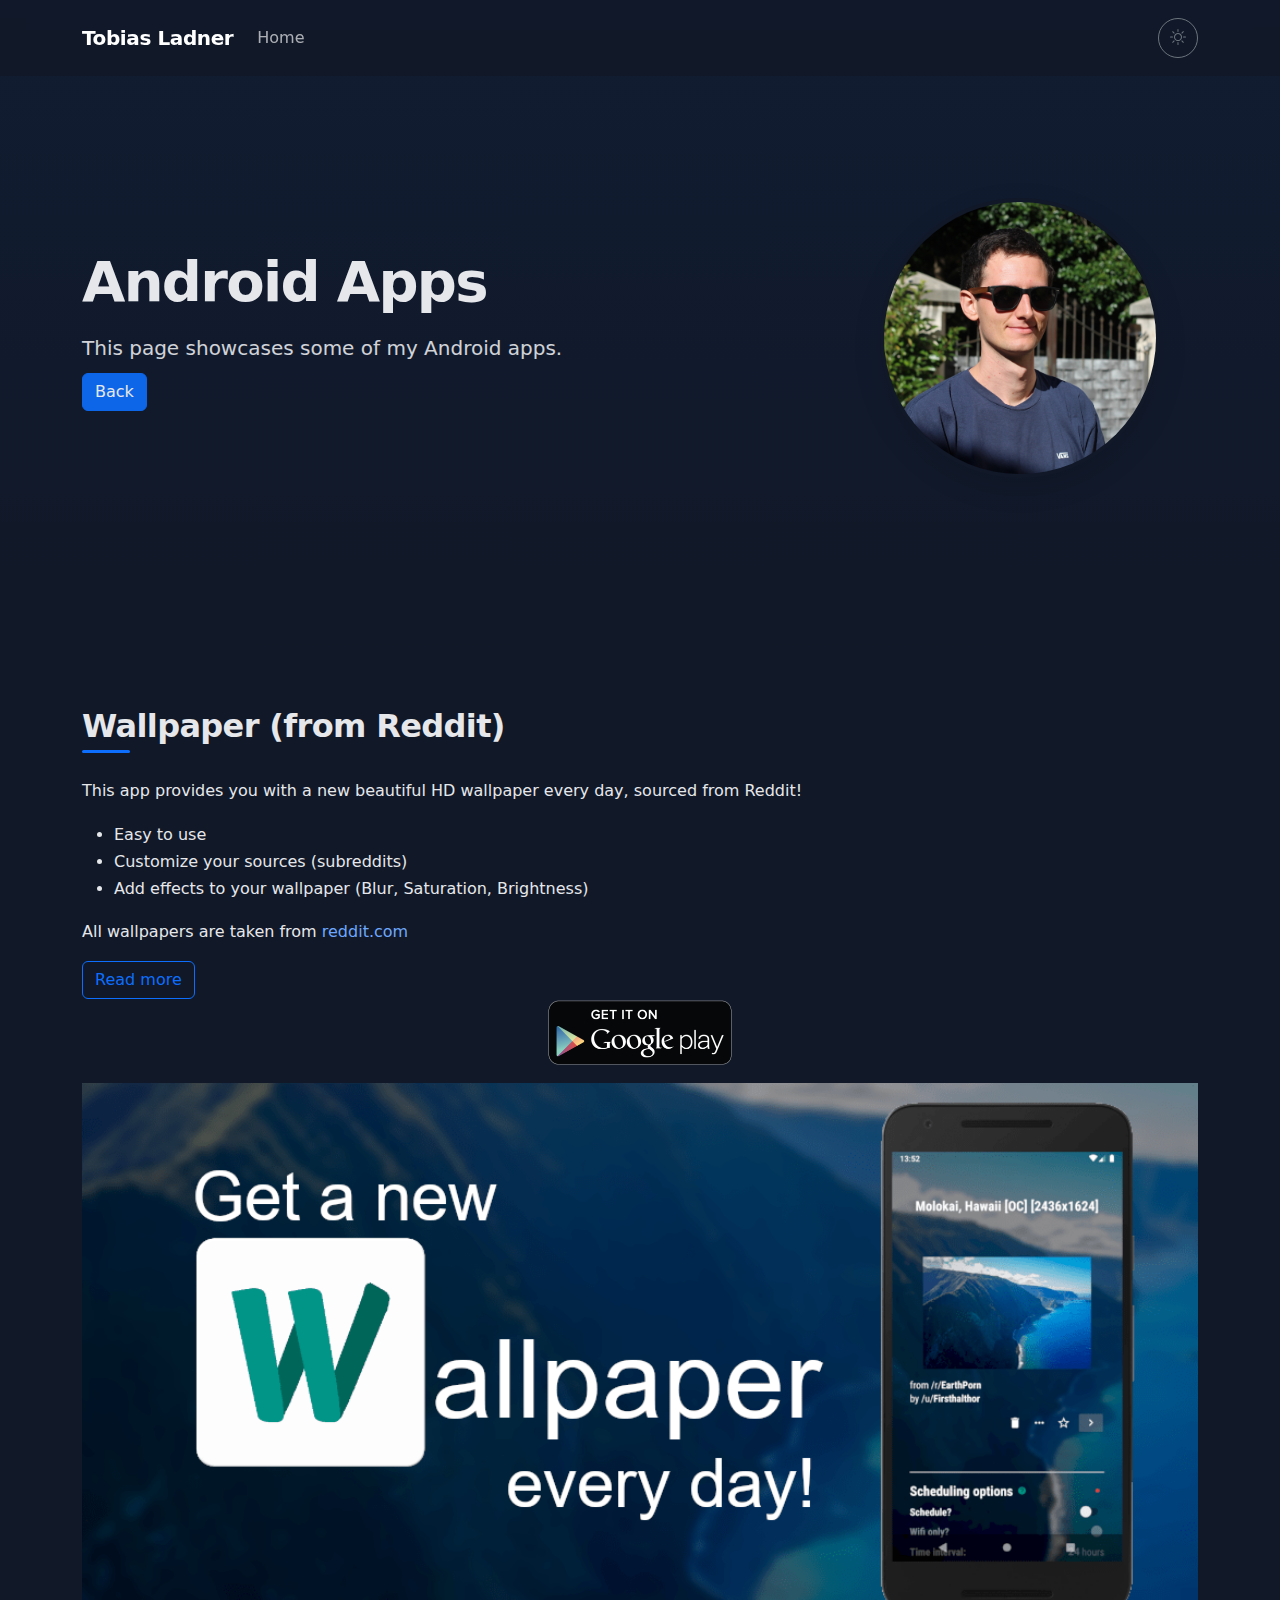
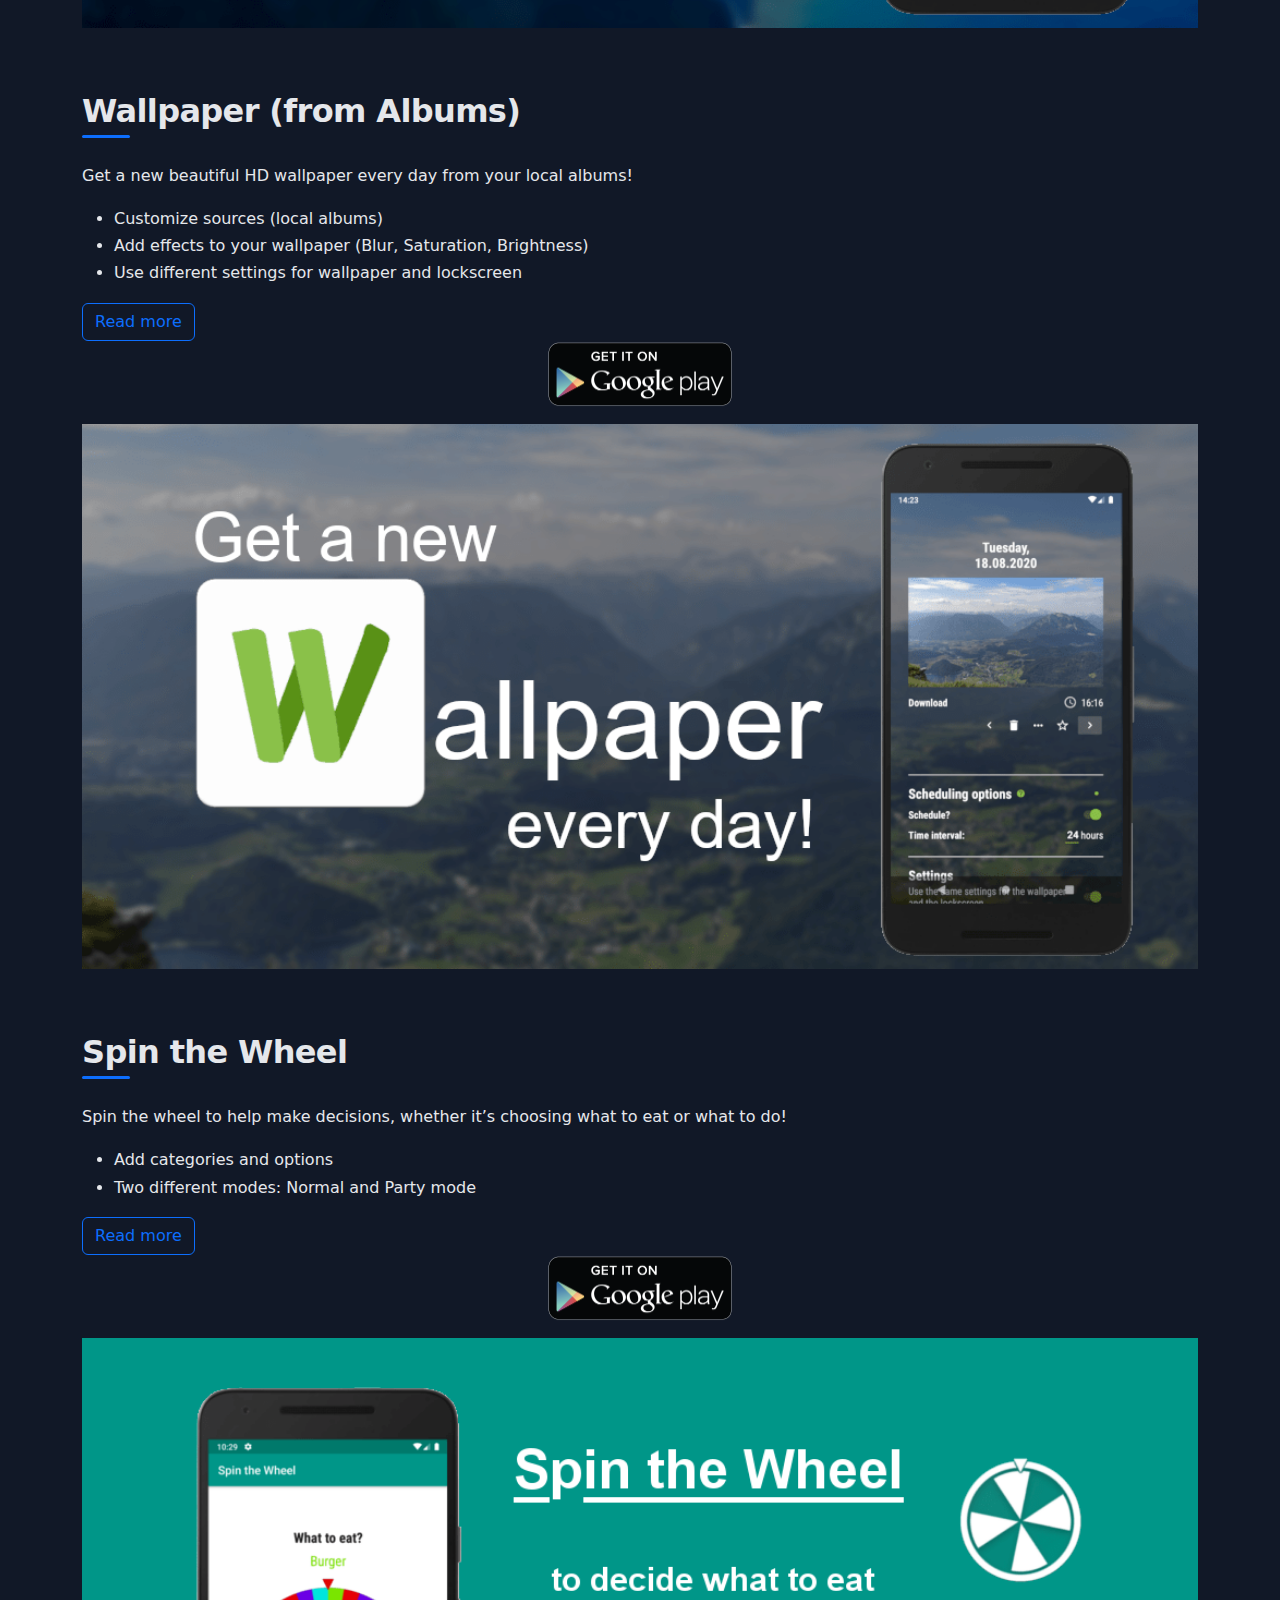
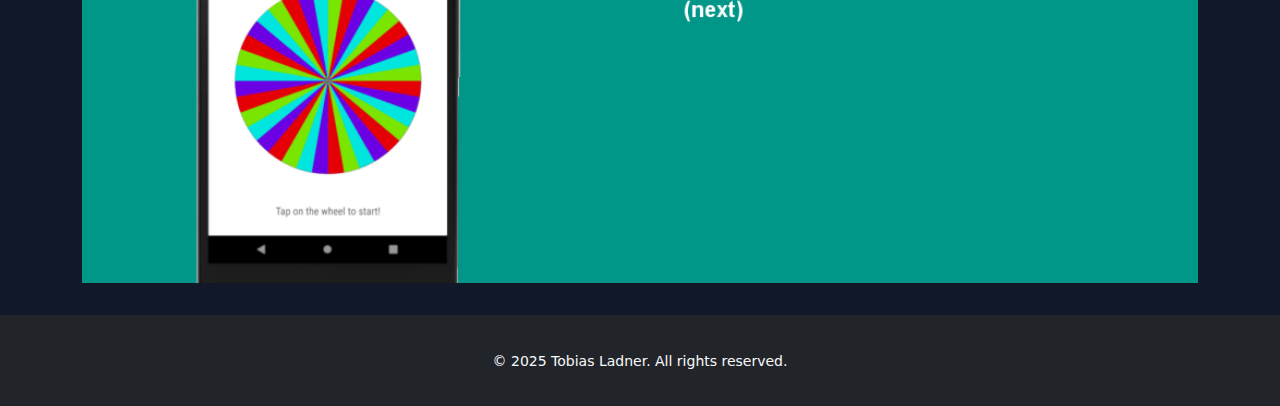
==== p/apps/index.html @ 95e97424 "init" ====
<!DOCTYPE html>
<html lang="en">
<head>
    <meta charset="UTF-8"/>
    <meta name="viewport" content="width=device-width, initial-scale=1"/>
    <title>Tobias Ladner / Apps</title>
    <link href="https://cdn.jsdelivr.net/npm/bootstrap@5.3.0/dist/css/bootstrap.min.css" rel="stylesheet">
    <link rel="stylesheet" href="https://cdn.jsdelivr.net/npm/bootstrap-icons@1.10.5/font/bootstrap-icons.css">
    <link rel="stylesheet" href="/css/general.css">
</head>
<body data-bs-theme="dark">
<!-- Navigation -->
<nav class="navbar navbar-expand-md fixed-top">
    <div class="container">
        <a class="navbar-brand" href="/">Tobias Ladner</a>
        <button class="navbar-toggler" type="button" data-bs-toggle="collapse" data-bs-target="#navbarContent">
            <span class="navbar-toggler-icon"></span>
        </button>
        <div class="collapse navbar-collapse" id="navbarContent">
            <ul class="navbar-nav me-auto mb-2 mb-md-0">
                <li class="nav-item">
                    <a class="nav-link" href="#">Home</a>
                </li>
            </ul>
            <button id="dark-mode-toggle" class="btn btn-outline-secondary">
                <i class="bi bi-moon"></i>
            </button>
        </div>
    </div>
</nav>

<!-- Hero Section -->
<section class="hero-section">
    <div class="container">
        <div class="row align-items-center">
            <div class="col-lg-4 text-center mt-5 mt-lg-0 order-1 order-lg-2">
                <img src="/images/avatar.jpg" alt="Tobias Ladner" class="img-fluid rounded-circle profile-image" style="max-width: 280px;">
            </div>
            <div class="col-lg-8 order-2 order-lg-1">
                <h1>Android Apps</h1>
                <p class="mb-2">This page showcases some of my Android apps.</p>
                <p><a href="../.." class="btn btn-primary">Back</a></p>
            </div>
        </div>
    </div>
</section>

<!-- Apps Section -->

<!-- App 1: Wallpaper from Reddit -->
<section>
    <div class="container">
        <h2>Wallpaper (from Reddit)</h2>
        <p>This app provides you with a new beautiful HD wallpaper every day, sourced from Reddit!</p>
        <ul>
            <li>Easy to use</li>
            <li>Customize your sources (subreddits)</li>
            <li>Add effects to your wallpaper (Blur, Saturation, Brightness)</li>
        </ul>
        <p>All wallpapers are taken from <a href="https://www.reddit.com/" target="_blank">reddit.com</a></p>
        <a href="./redditwallpaper/" class="btn btn-outline-primary">Read more</a>
        <p class="text-center">
            <a href="https://play.google.com/store/apps/details?id=at.ladt.redditwallpapers" target="_blank">
                <img src="./get-it-on-google-play-vector.png" alt="Get it on Google Play" class="img-fluid" style="max-width: 200px;">
            </a>
        </p>
        <img src="./redditwallpaper/banner-wallpaper.png" class="img-fluid"/>
    </div>
</section>

<!-- App 2: Wallpaper from Albums -->
<section>
    <div class="container">
        <h2>Wallpaper (from Albums)</h2>
        <p>Get a new beautiful HD wallpaper every day from your local albums!</p>
        <ul>
            <li>Customize sources (local albums)</li>
            <li>Add effects to your wallpaper (Blur, Saturation, Brightness)</li>
            <li>Use different settings for wallpaper and lockscreen</li>
        </ul>
        <a href="./folderwallpaper/" class="btn btn-outline-primary">Read more</a>
        <p class="text-center">
            <a href="https://play.google.com/store/apps/details?id=at.ladt.folderwallpapers" target="_blank">
                <img src="./get-it-on-google-play-vector.png" alt="Get it on Google Play" class="img-fluid" style="max-width: 200px;">
            </a>
        </p>
        <img src="./folderwallpaper/banner-wallpaper.png" class="img-fluid"/>
    </div>
</section>

<!-- App 3: Spin the Wheel -->
<section>
    <div class="container">
        <h2>Spin the Wheel</h2>
        <p>Spin the wheel to help make decisions, whether it’s choosing what to eat or what to do!</p>
        <ul>
            <li>Add categories and options</li>
            <li>Two different modes: Normal and Party mode</li>
        </ul>
        <a href="./spinthewheel/" class="btn btn-outline-primary">Read more</a>
        <p class="text-center">
            <a href="https://play.google.com/store/apps/details?id=at.ladt.spinthewheel" target="_blank">
                <img src="./get-it-on-google-play-vector.png" alt="Get it on Google Play" class="img-fluid" style="max-width: 200px;">
            </a>
        </p>
        <img src="./spinthewheel/functiongraphic.png" class="img-fluid"/>
    </div>
</section>

<div class="md-4"></div>

<!-- Footer -->
<footer class="text-center">
    <small>© 2025 Tobias Ladner. All rights reserved.</small>
</footer>

<!-- Bootstrap JS Bundle with Popper -->
<script src="https://cdn.jsdelivr.net/npm/bootstrap@5.3.0/dist/js/bootstrap.bundle.min.js"></script>

<script src="/js/general.js"></script>

</body>
</html>
---- css/general.css ----
:root {
    --transition-speed: 0.3s;
}

body {
    transition: background-color var(--transition-speed), color var(--transition-speed);
    font-family: 'Inter', -apple-system, system-ui, sans-serif;
    line-height: 1.7;
}

html {
    scroll-padding-top: 70px;
}

/* Improved navbar styling */
.navbar {
    padding: 1rem 0;
    backdrop-filter: blur(10px);
    -webkit-backdrop-filter: blur(10px);
}

.navbar-brand {
    font-weight: 600;
    letter-spacing: -0.02em;
}

/* Hero section improvements */
.hero-section {
    min-height: 75vh;
    display: flex;
    align-items: center;
    padding: 6rem 0;
    background: linear-gradient(rgba(var(--bs-primary-rgb), 0.05), transparent);
}

.hero-section h1 {
    font-size: 3.5rem;
    font-weight: 700;
    letter-spacing: -0.03em;
    margin-bottom: 1rem;
}

.hero-section p {
    font-size: 1.25rem;
    opacity: 0.9;
}

.social-links a {
    display: inline-flex; /* Ensures icons and text align */
    align-items: center; /* Vertically centers text */
    justify-content: center; /* Centers text horizontally */
    font-size: 1.5rem;
    margin-right: 1.5rem;
    transition: color var(--transition-speed);
    color: var(--bs-body-color);
    text-align: center;
    overflow: hidden;
}

.social-links a:hover {
    color: var(--bs-primary);
}


.social-links a.custom-icon {
    font-size: small;
    font-weight: bolder;
    background-color: var(--bs-body-color);
    transition: background-color var(--transition-speed);
    color: var(--bs-body-bg);
    padding: 1px 5px 1px 5px ;
    border-radius: 1px;
    vertical-align: .3em;
}

.social-links a.custom-icon:hover {
    background-color: var(--bs-primary); /* Similar hover effect to Bootstrap icons */
}



/* Profile image enhancement */
.profile-image {
    border: 4px solid var(--bs-body-bg);
    box-shadow: 0 10px 30px rgba(0, 0, 0, 0.1);
    transition: transform var(--transition-speed);
}

/* Section styling */
section {
    padding-top: 2rem;
    padding-bottom: 2rem;
}

section h2 {
    font-weight: 700;
    letter-spacing: -0.02em;
    margin-bottom: 2rem;
    position: relative;
}

section h2::after {
    content: '';
    position: absolute;
    left: 0;
    bottom: -0.5rem;
    width: 3rem;
    height: 3px;
    background-color: var(--bs-primary);
    border-radius: 3px;
}

/* Publication cards */
.card {
    border: none;
    transition: transform var(--transition-speed), box-shadow var(--transition-speed);
    border-radius: 1rem;
}

.card:hover {
    transform: translateY(-3px);
    box-shadow: 0 10px 30px rgba(0, 0, 0, 0.1) !important;
}

.card-title {
    font-weight: 600;
    line-height: 1.4;
}

.btn-sm {
    border-radius: 2rem;
    padding: 0.4rem 1rem;
}

/* Footer enhancement */
footer {
    padding: 2rem 0;
    background: var(--bs-dark);
    color: var(--bs-light);
}

/* Dark mode specific styles */
[data-bs-theme="dark"] {
    --bs-body-bg: #111827;
    --bs-body-color: #e5e7eb;
}

[data-bs-theme="dark"] .card {
    background-color: #1f2937;
}

[data-bs-theme="dark"] .navbar {
    background-color: rgba(17, 24, 39, 0.8);
}

/* Animation for theme toggle */
#dark-mode-toggle {
    border-radius: 50%;
    width: 2.5rem;
    height: 2.5rem;
    padding: 0;
    display: flex;
    align-items: center;
    justify-content: center;
    transition: transform var(--transition-speed);
}

#dark-mode-toggle:hover {
    transform: rotate(45deg);
}

a {
    text-decoration: none;
}

img {
    width: 100%;
}
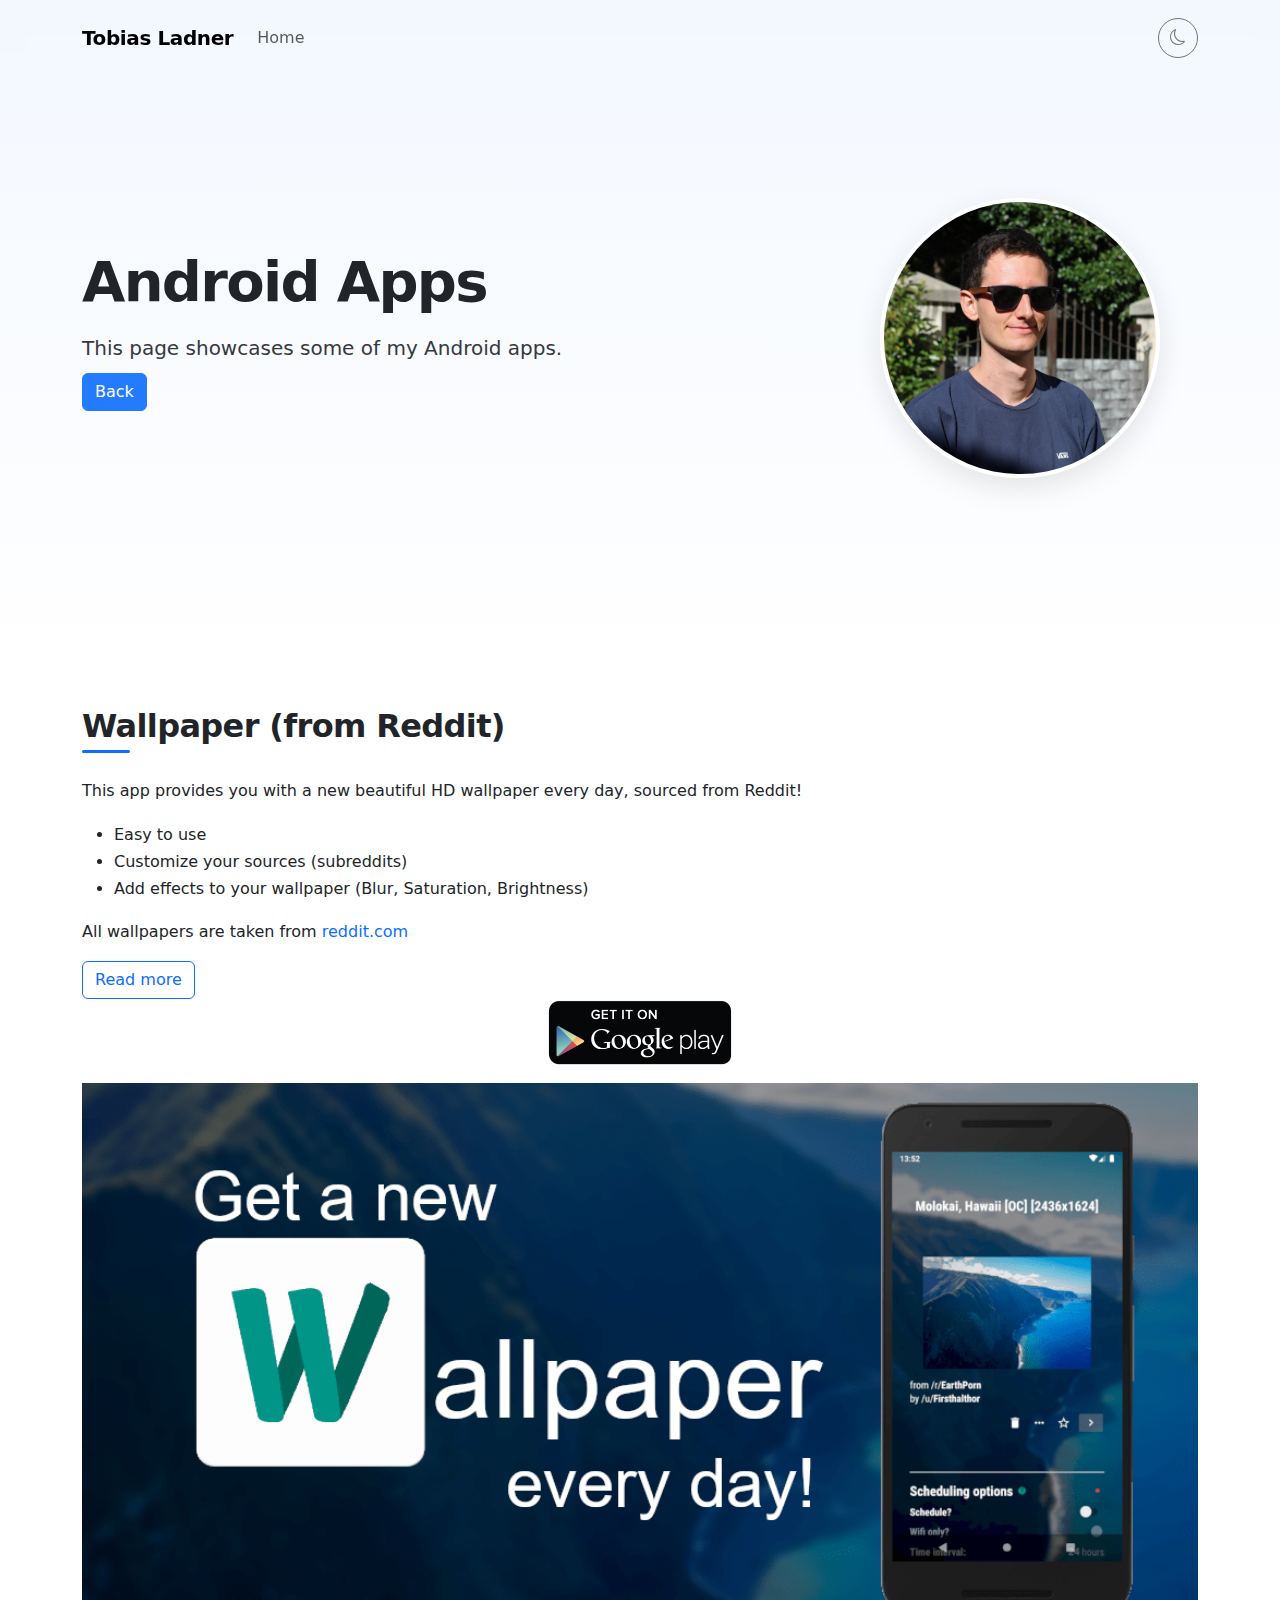
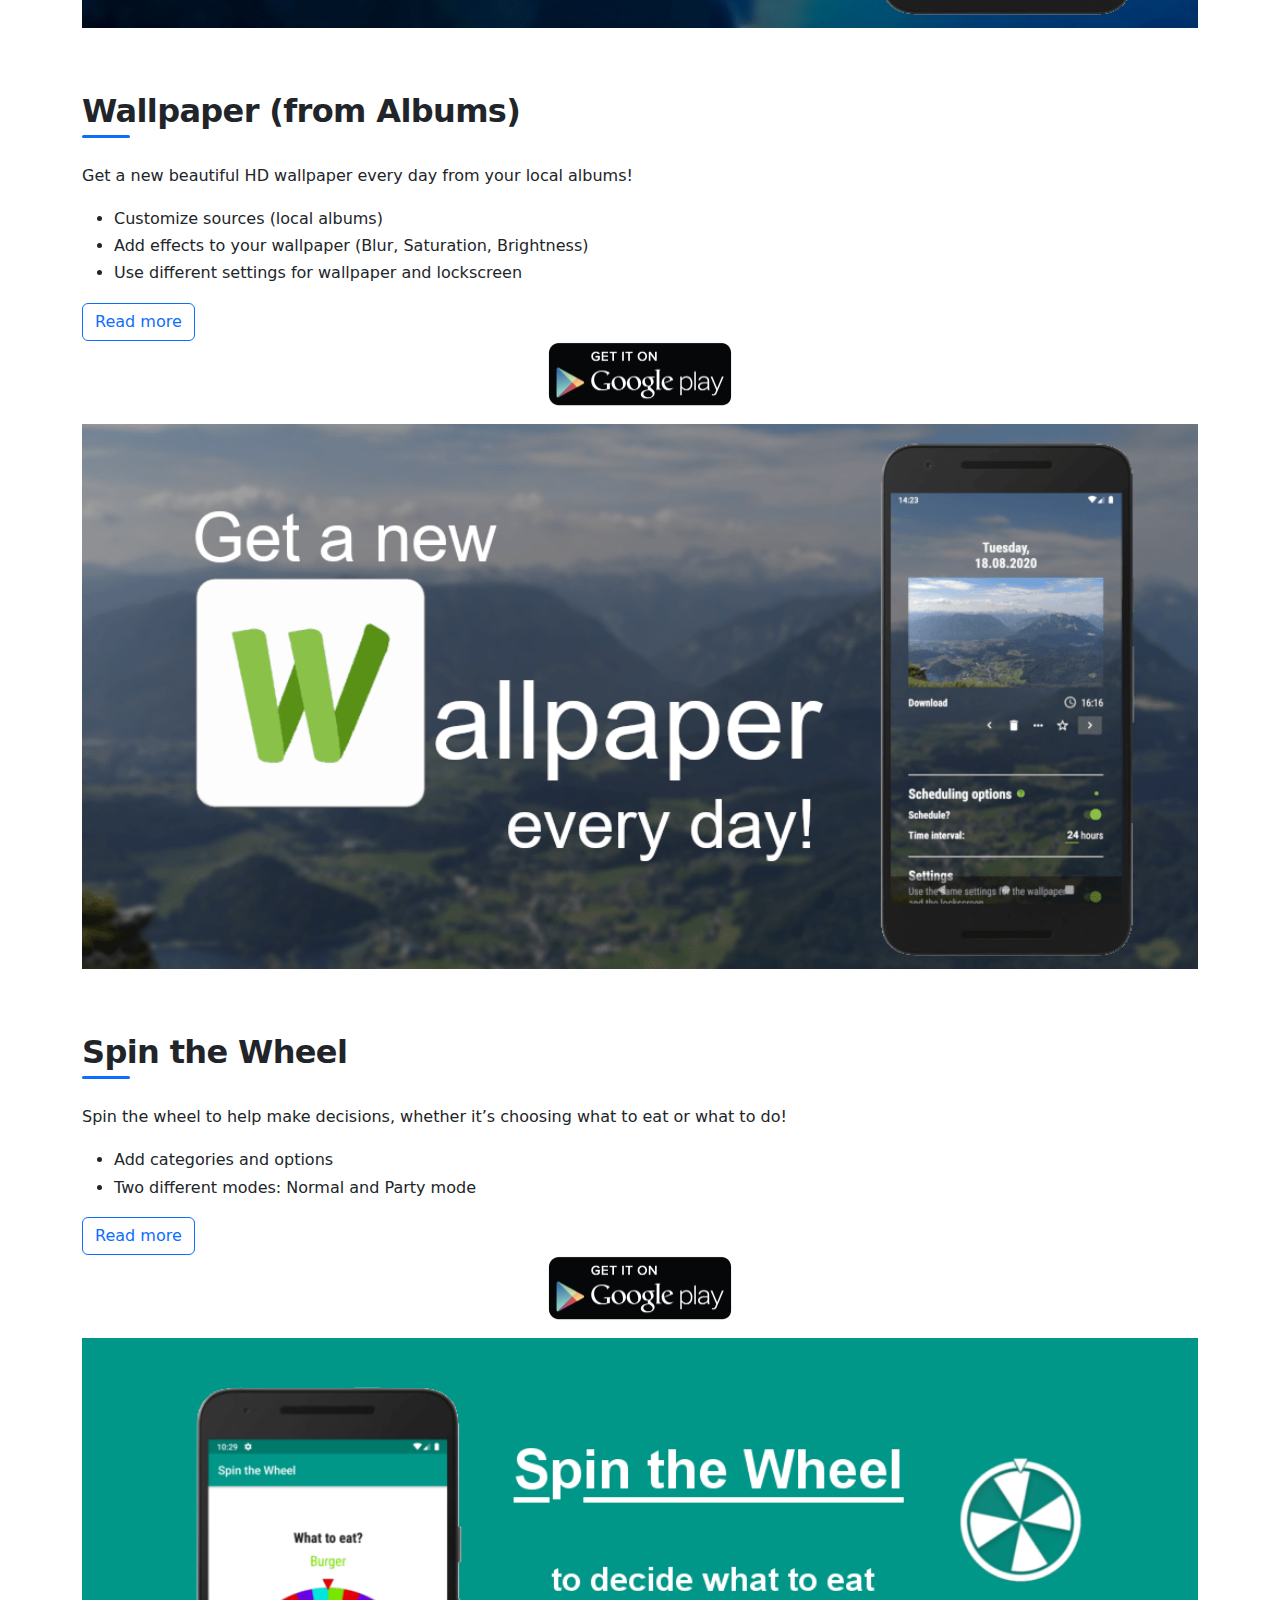
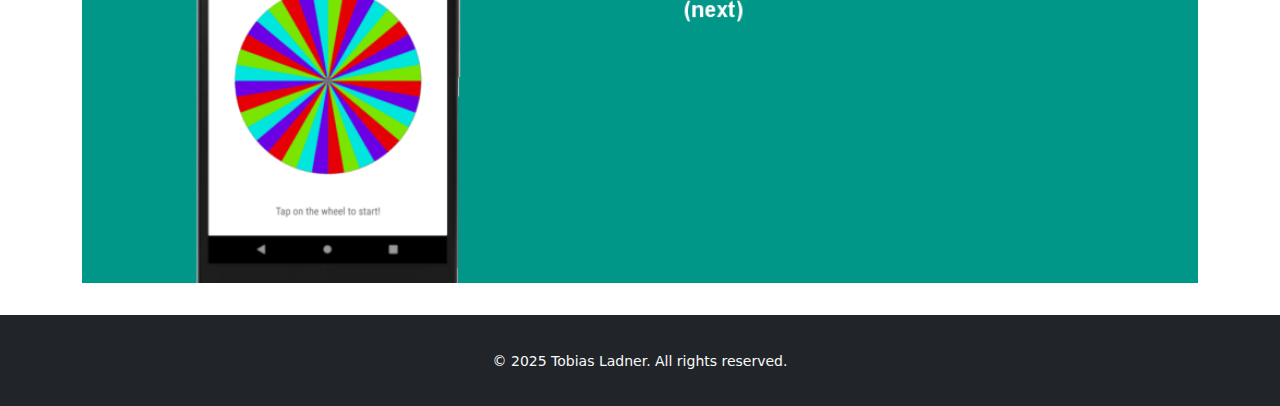
==== commit 843f31b4: "smaller adaptation all over the page" ====
--- a/p/apps/index.html
+++ b/p/apps/index.html
@@ -7,6 +7,7 @@
     <link href="https://cdn.jsdelivr.net/npm/bootstrap@5.3.0/dist/css/bootstrap.min.css" rel="stylesheet">
     <link rel="stylesheet" href="https://cdn.jsdelivr.net/npm/bootstrap-icons@1.10.5/font/bootstrap-icons.css">
     <link rel="stylesheet" href="/css/general.css">
+    <link rel="icon" type="image/png" href="/images/avatar.jpg">
 </head>
 <body data-bs-theme="dark">
 <!-- Navigation -->
--- a/css/general.css
+++ b/css/general.css
@@ -176,3 +176,13 @@
 img {
     width: 100%;
 }
+
+.news {
+    font-style: italic;
+}
+.news .text-muted {
+    font-style: normal;
+}
+.news .text-emph {
+    font-style: normal;
+}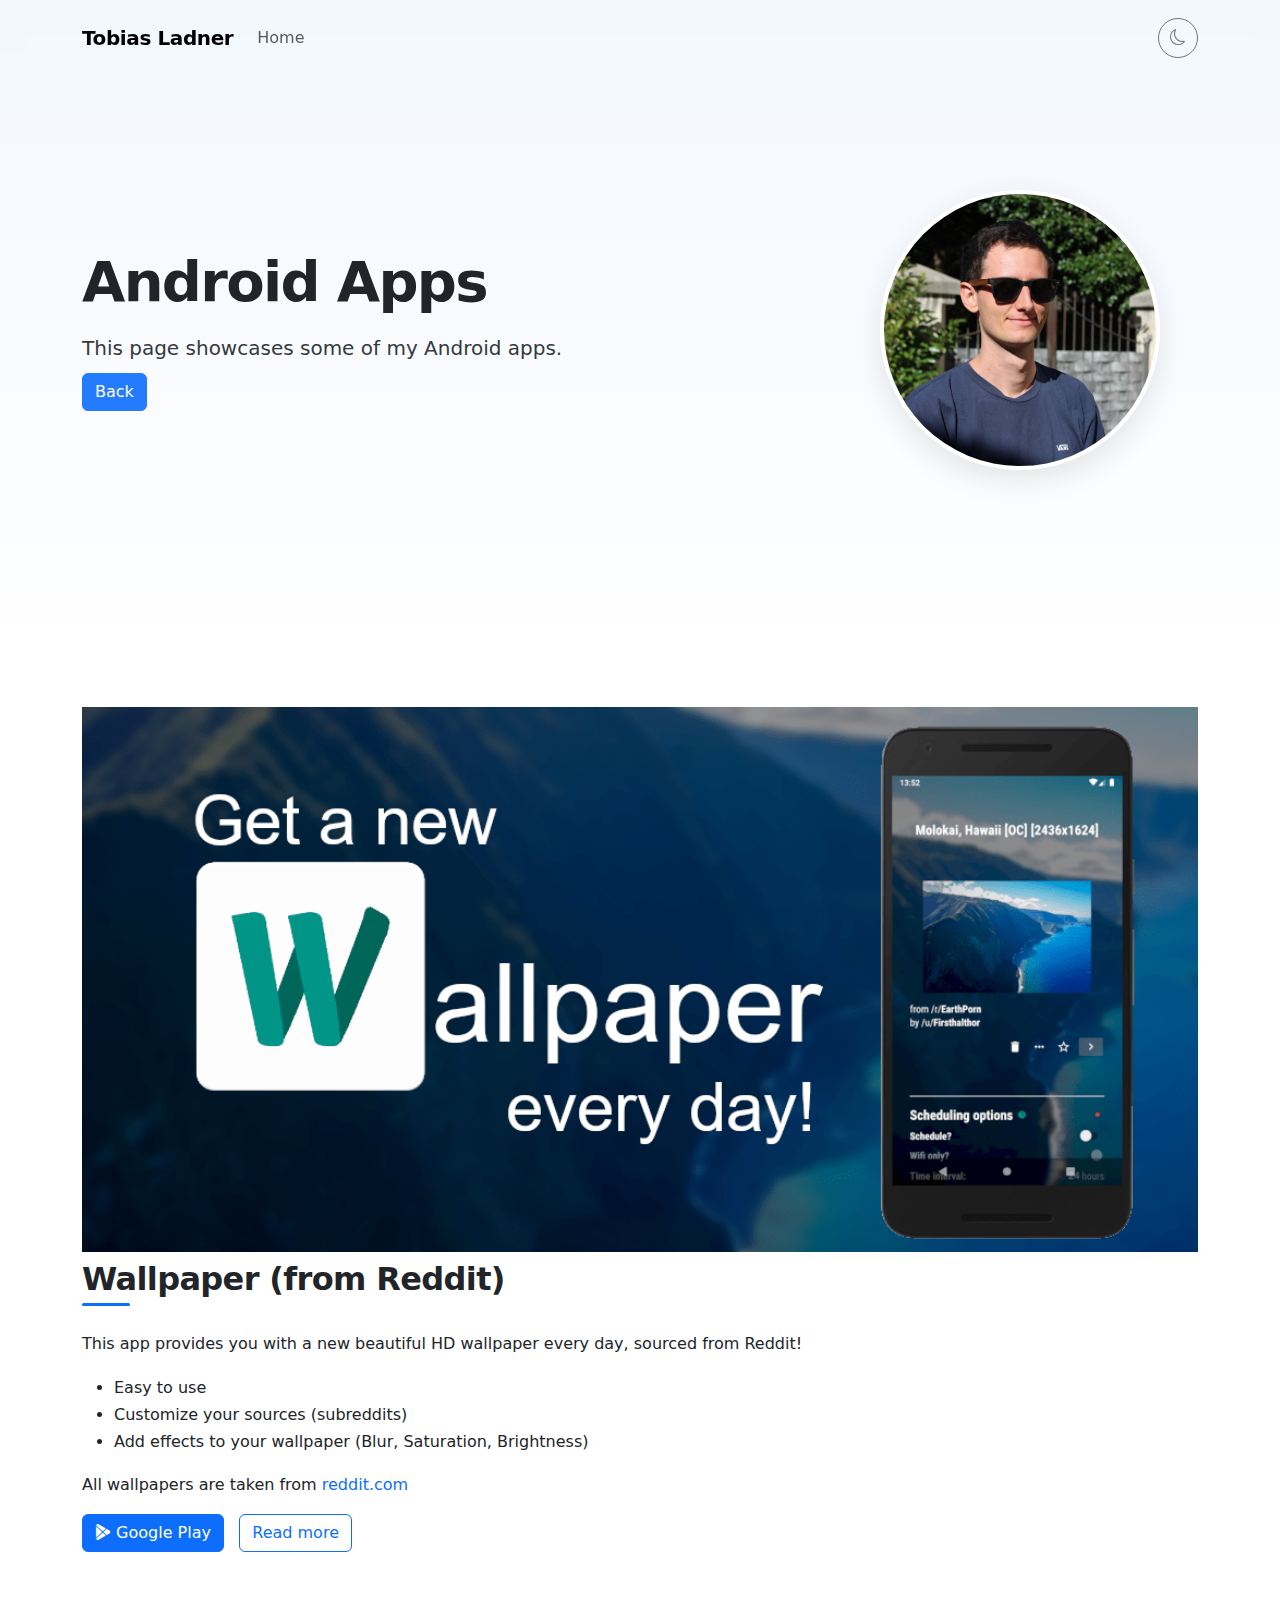
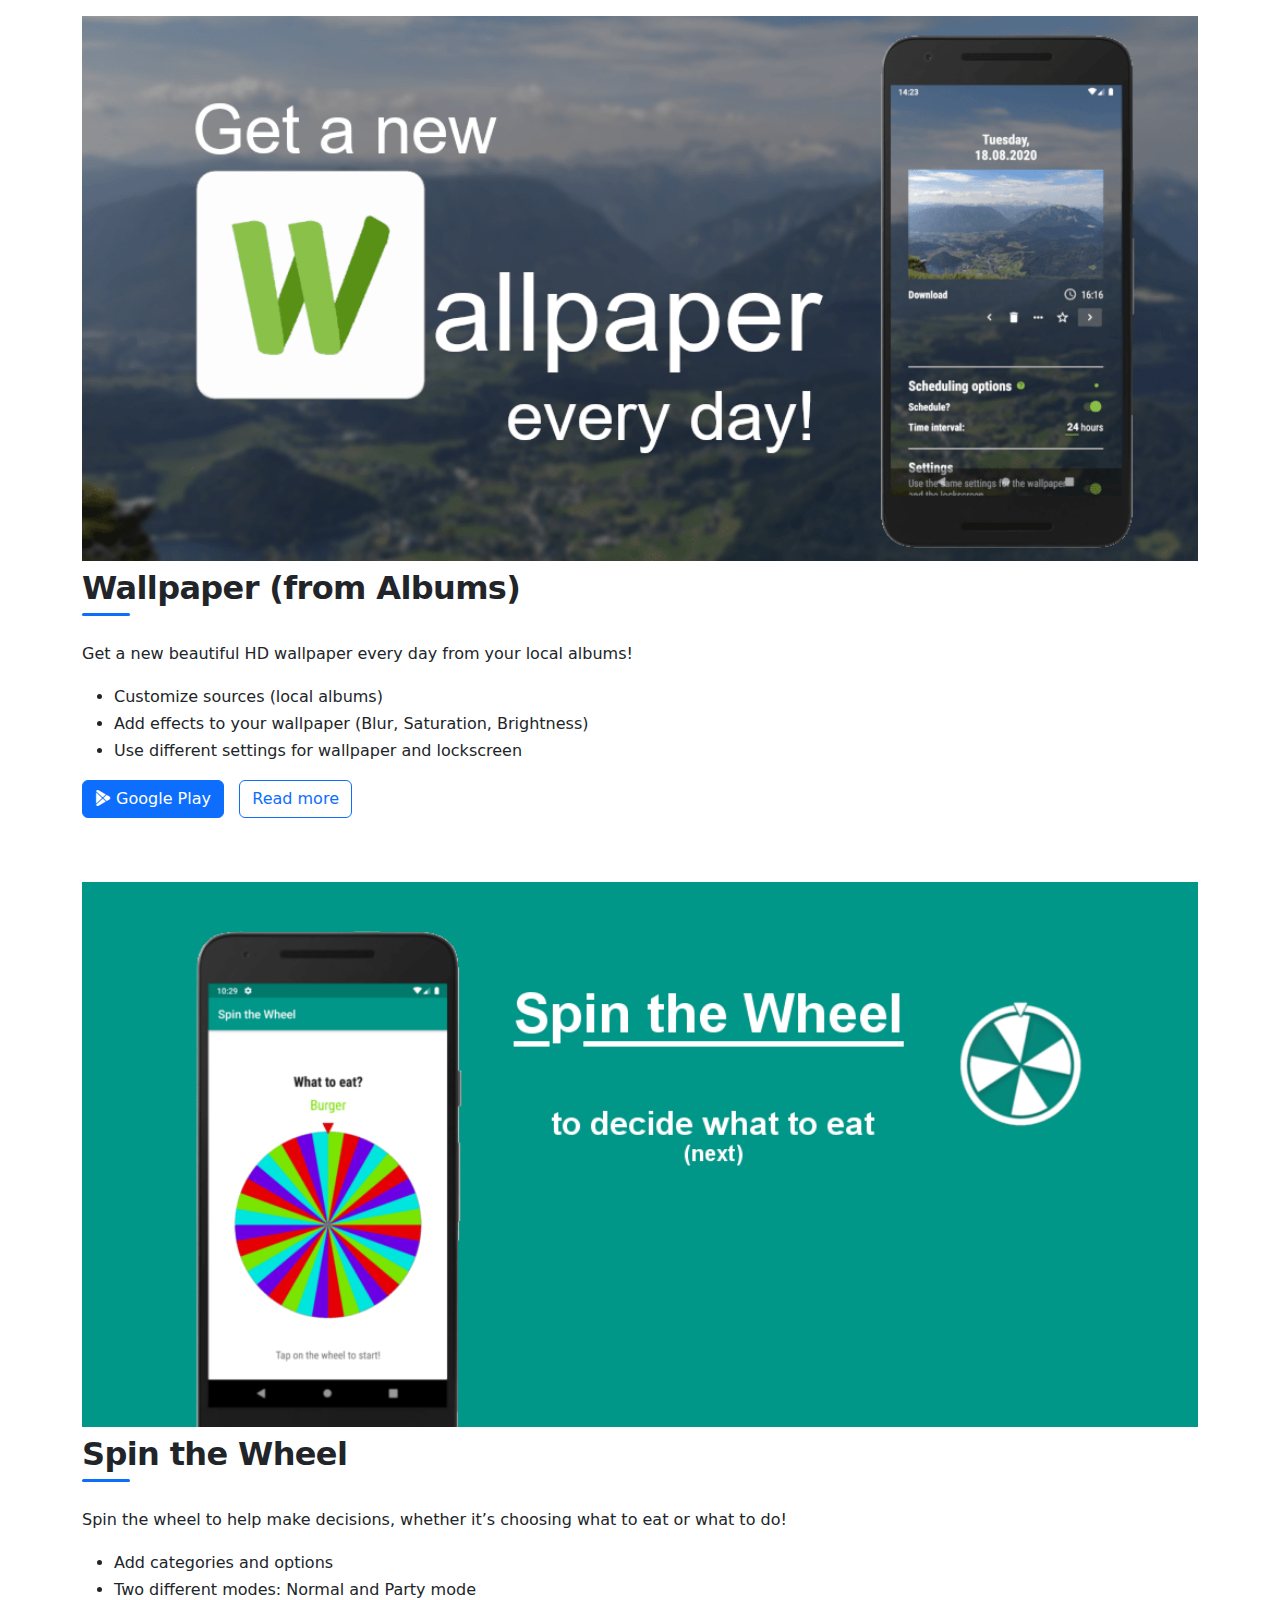
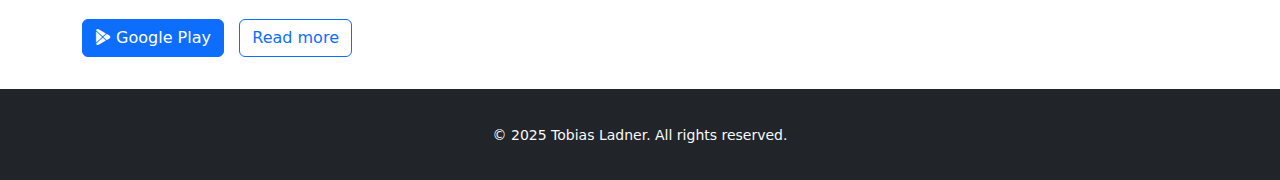
==== commit 5ea412d1: "smaller adaptations on all pages" ====
--- a/p/apps/index.html
+++ b/p/apps/index.html
@@ -34,7 +34,7 @@
 <section class="hero-section">
     <div class="container">
         <div class="row align-items-center">
-            <div class="col-lg-4 text-center mt-5 mt-lg-0 order-1 order-lg-2">
+            <div class="col-lg-4 text-center mt-3 mb-3 mt-lg-0 order-1 order-lg-2">
                 <img src="/images/avatar.jpg" alt="Tobias Ladner" class="img-fluid rounded-circle profile-image" style="max-width: 280px;">
             </div>
             <div class="col-lg-8 order-2 order-lg-1">
@@ -51,6 +51,7 @@
 <!-- App 1: Wallpaper from Reddit -->
 <section>
     <div class="container">
+        <img src="./redditwallpaper/banner-wallpaper.png" class="mb-2"/>
         <h2>Wallpaper (from Reddit)</h2>
         <p>This app provides you with a new beautiful HD wallpaper every day, sourced from Reddit!</p>
         <ul>
@@ -59,19 +60,15 @@
             <li>Add effects to your wallpaper (Blur, Saturation, Brightness)</li>
         </ul>
         <p>All wallpapers are taken from <a href="https://www.reddit.com/" target="_blank">reddit.com</a></p>
+        <a href="https://play.google.com/store/apps/details?id=at.ladt.redditwallpapers" target="_blank" class="btn btn-primary"><i class="bi bi-google-play"></i> Google Play</a> &nbsp;
         <a href="./redditwallpaper/" class="btn btn-outline-primary">Read more</a>
-        <p class="text-center">
-            <a href="https://play.google.com/store/apps/details?id=at.ladt.redditwallpapers" target="_blank">
-                <img src="./get-it-on-google-play-vector.png" alt="Get it on Google Play" class="img-fluid" style="max-width: 200px;">
-            </a>
-        </p>
-        <img src="./redditwallpaper/banner-wallpaper.png" class="img-fluid"/>
     </div>
 </section>
 
 <!-- App 2: Wallpaper from Albums -->
 <section>
     <div class="container">
+        <img src="./folderwallpaper/banner-wallpaper.png" class="mb-2"/>
         <h2>Wallpaper (from Albums)</h2>
         <p>Get a new beautiful HD wallpaper every day from your local albums!</p>
         <ul>
@@ -79,32 +76,23 @@
             <li>Add effects to your wallpaper (Blur, Saturation, Brightness)</li>
             <li>Use different settings for wallpaper and lockscreen</li>
         </ul>
+        <a href="https://play.google.com/store/apps/details?id=at.ladt.folderwallpapers" target="_blank" class="btn btn-primary"><i class="bi bi-google-play"></i> Google Play</a> &nbsp;
         <a href="./folderwallpaper/" class="btn btn-outline-primary">Read more</a>
-        <p class="text-center">
-            <a href="https://play.google.com/store/apps/details?id=at.ladt.folderwallpapers" target="_blank">
-                <img src="./get-it-on-google-play-vector.png" alt="Get it on Google Play" class="img-fluid" style="max-width: 200px;">
-            </a>
-        </p>
-        <img src="./folderwallpaper/banner-wallpaper.png" class="img-fluid"/>
     </div>
 </section>
 
 <!-- App 3: Spin the Wheel -->
 <section>
     <div class="container">
+        <img src="./spinthewheel/functiongraphic.png" class="mb-2"/>
         <h2>Spin the Wheel</h2>
         <p>Spin the wheel to help make decisions, whether it’s choosing what to eat or what to do!</p>
         <ul>
             <li>Add categories and options</li>
             <li>Two different modes: Normal and Party mode</li>
         </ul>
+        <a href="https://play.google.com/store/apps/details?id=at.ladt.spinthewheel" target="_blank" class="btn btn-primary"><i class="bi bi-google-play"></i> Google Play</a> &nbsp;
         <a href="./spinthewheel/" class="btn btn-outline-primary">Read more</a>
-        <p class="text-center">
-            <a href="https://play.google.com/store/apps/details?id=at.ladt.spinthewheel" target="_blank">
-                <img src="./get-it-on-google-play-vector.png" alt="Get it on Google Play" class="img-fluid" style="max-width: 200px;">
-            </a>
-        </p>
-        <img src="./spinthewheel/functiongraphic.png" class="img-fluid"/>
     </div>
 </section>
 
--- a/css/general.css
+++ b/css/general.css
@@ -110,6 +110,24 @@
     border-radius: 3px;
 }
 
+section .year-header {
+    font-weight: 700;
+    letter-spacing: -0.02em;
+    margin-bottom: 2rem;
+    position: relative;
+}
+
+section .year-header::after {
+    content: '';
+    position: absolute;
+    left: 0;
+    bottom: -0.5rem;
+    width: 1rem;
+    height: 3px;
+    background-color: var(--bs-primary);
+    border-radius: 3px;
+}
+
 /* Publication cards */
 .card {
     border: none;
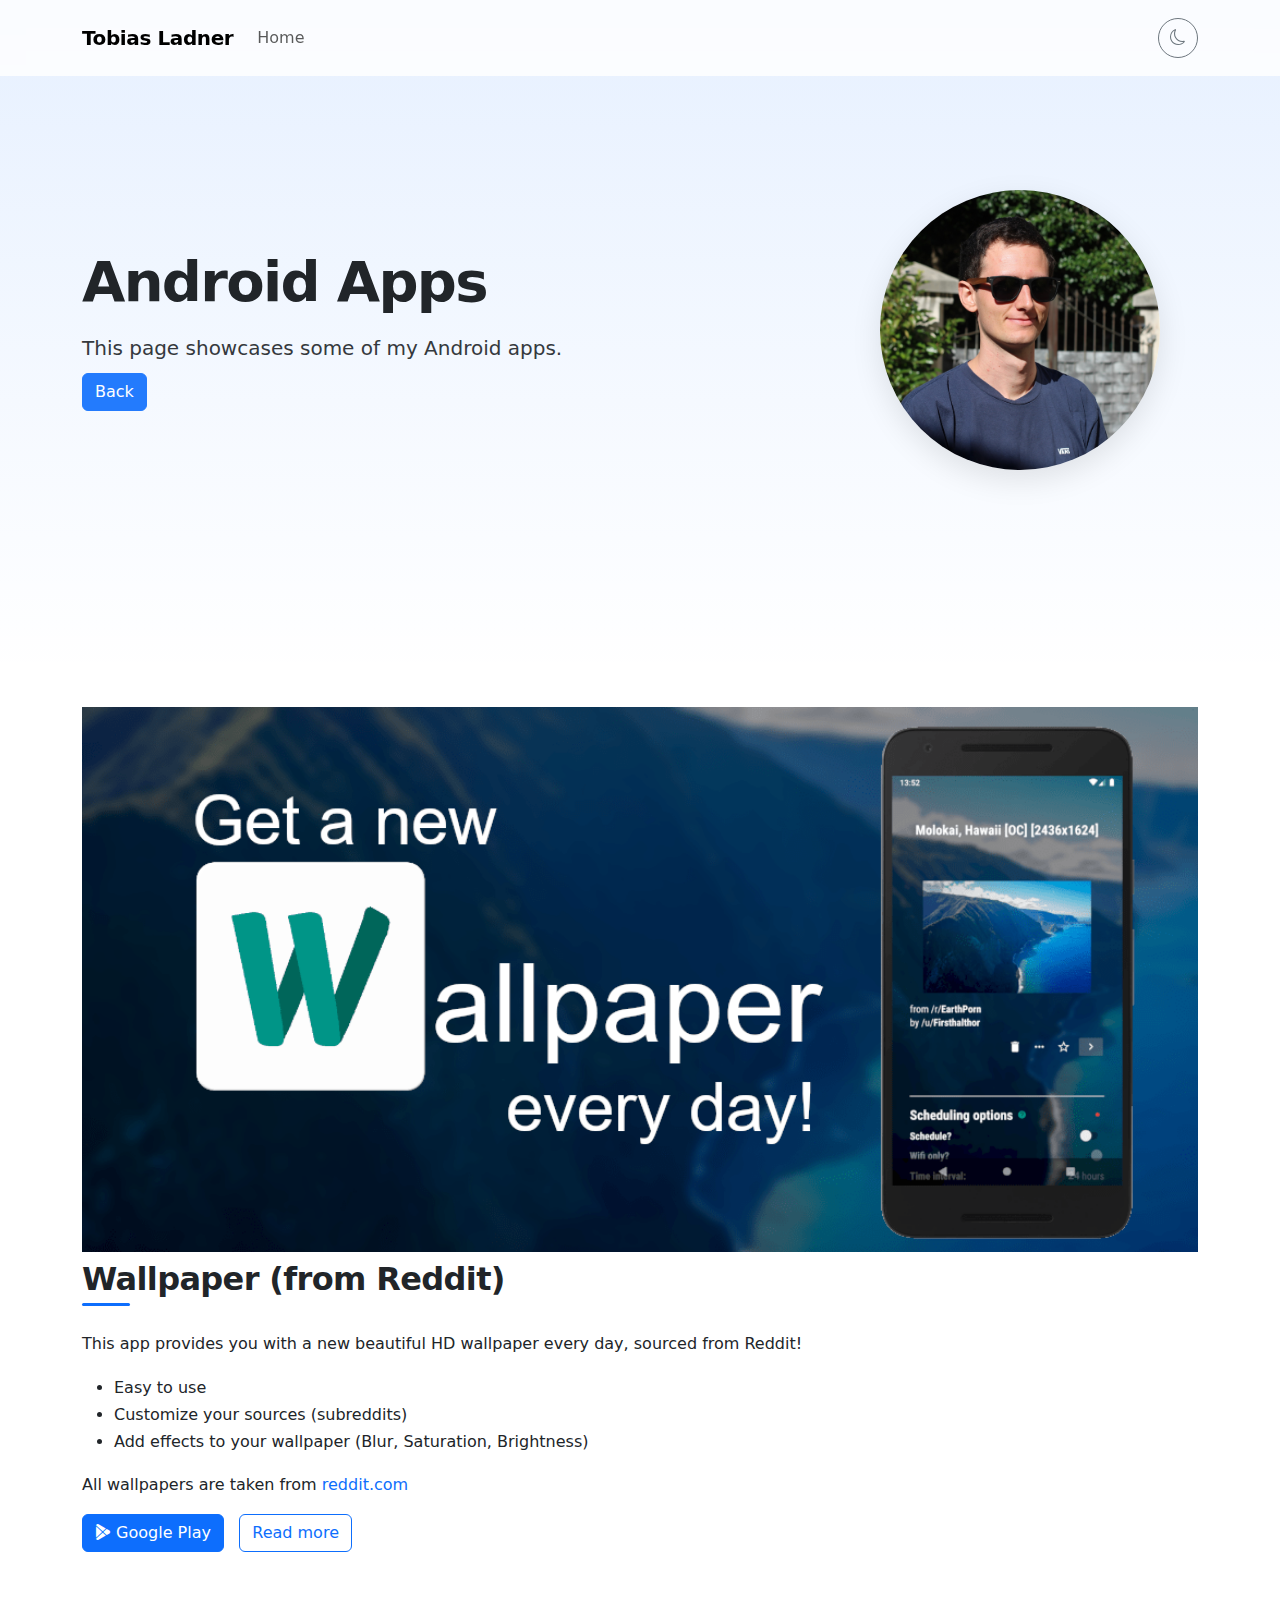
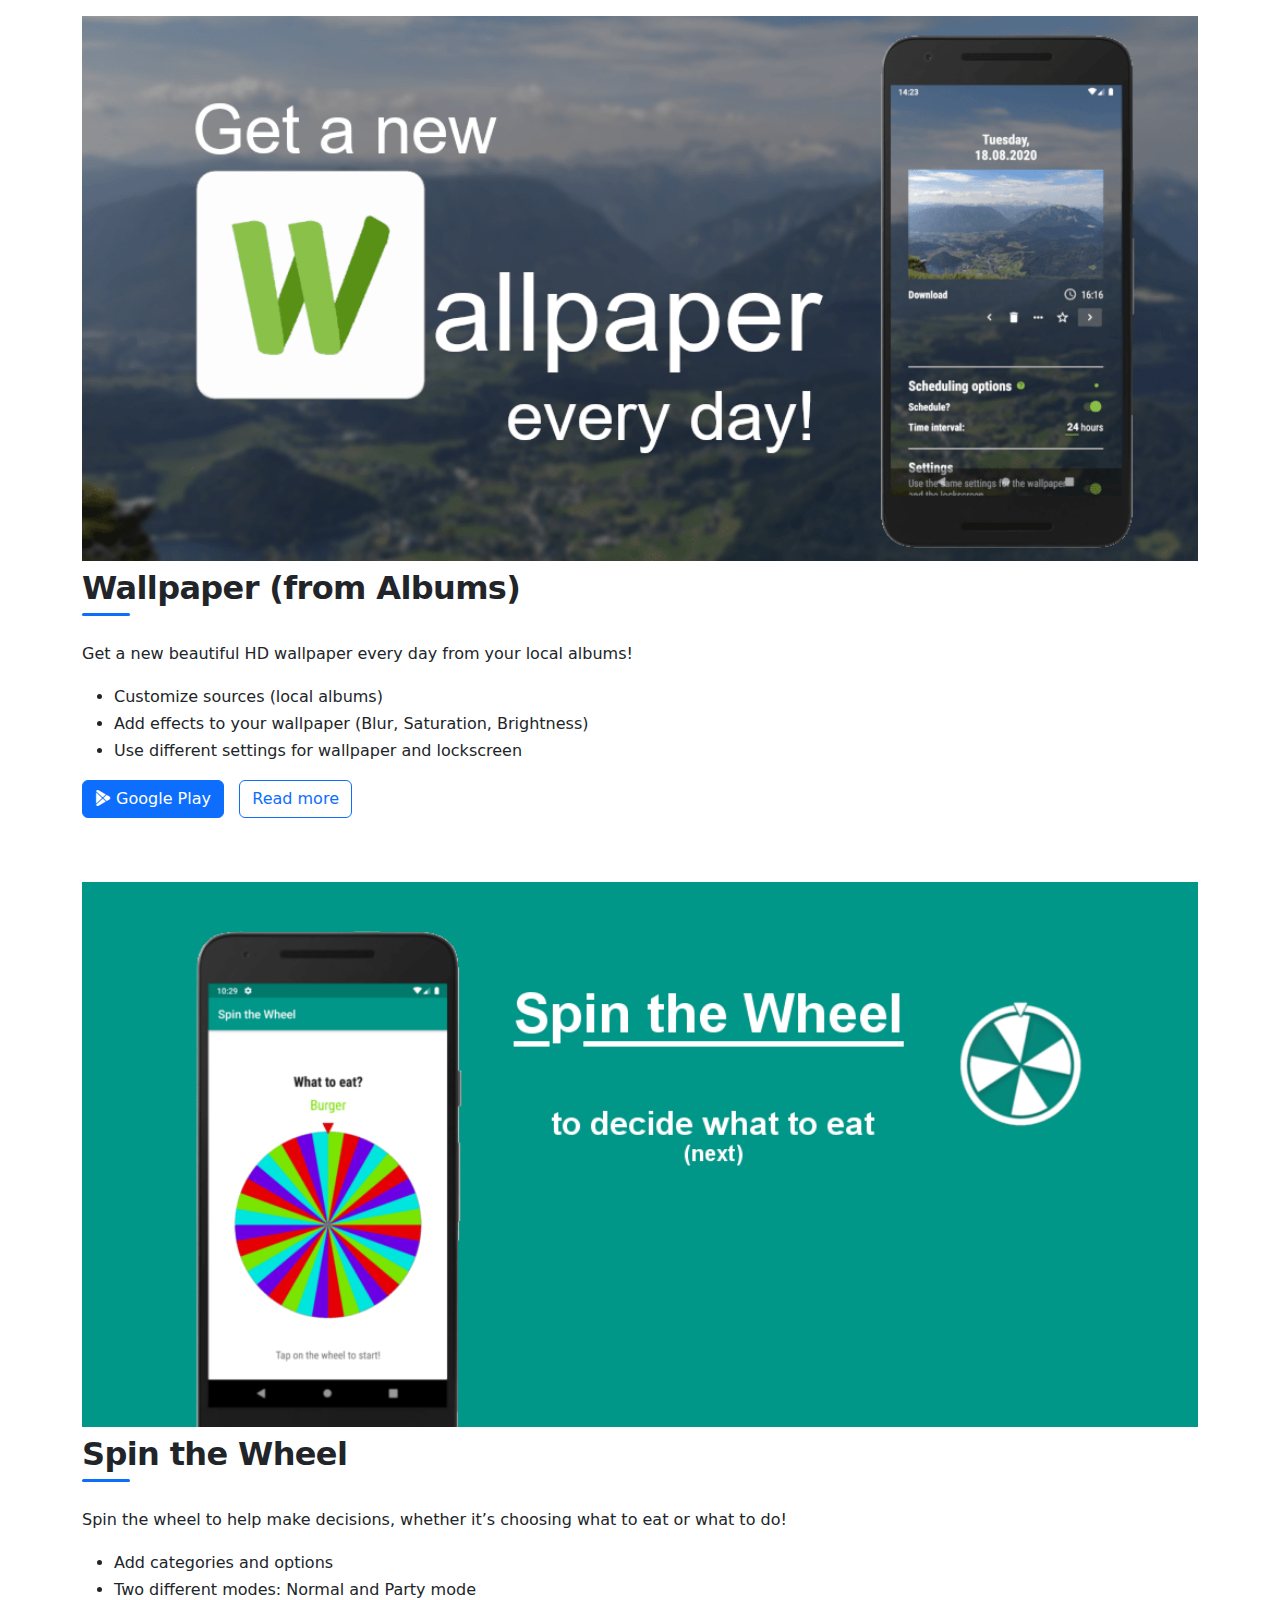
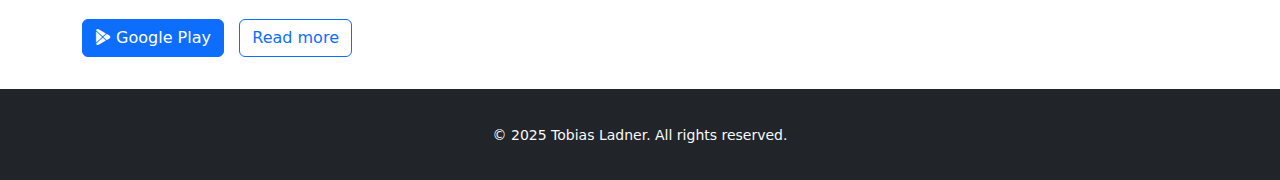
==== commit 677df399: "ensure color and animation consistency" ====
--- a/p/apps/index.html
+++ b/p/apps/index.html
@@ -59,7 +59,7 @@
             <li>Customize your sources (subreddits)</li>
             <li>Add effects to your wallpaper (Blur, Saturation, Brightness)</li>
         </ul>
-        <p>All wallpapers are taken from <a href="https://www.reddit.com/" target="_blank">reddit.com</a></p>
+        <p>All wallpapers are taken from <a href="https://www.reddit.com/" target="_blank" class="link-primary">reddit.com</a></p>
         <a href="https://play.google.com/store/apps/details?id=at.ladt.redditwallpapers" target="_blank" class="btn btn-primary"><i class="bi bi-google-play"></i> Google Play</a> &nbsp;
         <a href="./redditwallpaper/" class="btn btn-outline-primary">Read more</a>
     </div>
--- a/css/general.css
+++ b/css/general.css
@@ -17,11 +17,14 @@
     padding: 1rem 0;
     backdrop-filter: blur(10px);
     -webkit-backdrop-filter: blur(10px);
+    background-color: rgb(from var(--bs-body-bg) r g b / 80%);
+    transition: background-color var(--transition-speed), color var(--transition-speed);
 }
 
 .navbar-brand {
     font-weight: 600;
     letter-spacing: -0.02em;
+    transition: background-color var(--transition-speed), color var(--transition-speed);
 }
 
 /* Hero section improvements */
@@ -30,7 +33,7 @@
     display: flex;
     align-items: center;
     padding: 6rem 0;
-    background: linear-gradient(rgba(var(--bs-primary-rgb), 0.05), transparent);
+    background: linear-gradient(rgba(var(--bs-primary-rgb), 0.1), transparent);
 }
 
 .hero-section h1 {
@@ -61,12 +64,11 @@
     color: var(--bs-primary);
 }
 
-
 .social-links a.custom-icon {
     font-size: small;
     font-weight: bolder;
     background-color: var(--bs-body-color);
-    transition: background-color var(--transition-speed);
+    transition: background-color var(--transition-speed), color var(--transition-speed);
     color: var(--bs-body-bg);
     padding: 1px 5px 1px 5px ;
     border-radius: 1px;
@@ -81,7 +83,6 @@
 
 /* Profile image enhancement */
 .profile-image {
-    border: 4px solid var(--bs-body-bg);
     box-shadow: 0 10px 30px rgba(0, 0, 0, 0.1);
     transition: transform var(--transition-speed);
 }
@@ -153,8 +154,15 @@
 /* Footer enhancement */
 footer {
     padding: 2rem 0;
-    background: var(--bs-dark);
+    background-color: var(--bs-dark);
     color: var(--bs-light);
+    transition: background-color var(--transition-speed), color var(--transition-speed);
+}
+
+/* light mode specific styles */
+[data-bs-theme="light"] .card {
+    background-color: #eee;
+    transition: background-color var(--transition-speed), color var(--transition-speed);
 }
 
 /* Dark mode specific styles */
@@ -165,10 +173,7 @@
 
 [data-bs-theme="dark"] .card {
     background-color: #1f2937;
-}
-
-[data-bs-theme="dark"] .navbar {
-    background-color: rgba(17, 24, 39, 0.8);
+    transition: background-color var(--transition-speed), color var(--transition-speed);
 }
 
 /* Animation for theme toggle */
@@ -203,4 +208,8 @@
 }
 .news .text-emph {
     font-style: normal;
+}
+
+.text-muted {
+    transition: background-color var(--transition-speed), color var(--transition-speed);
 }